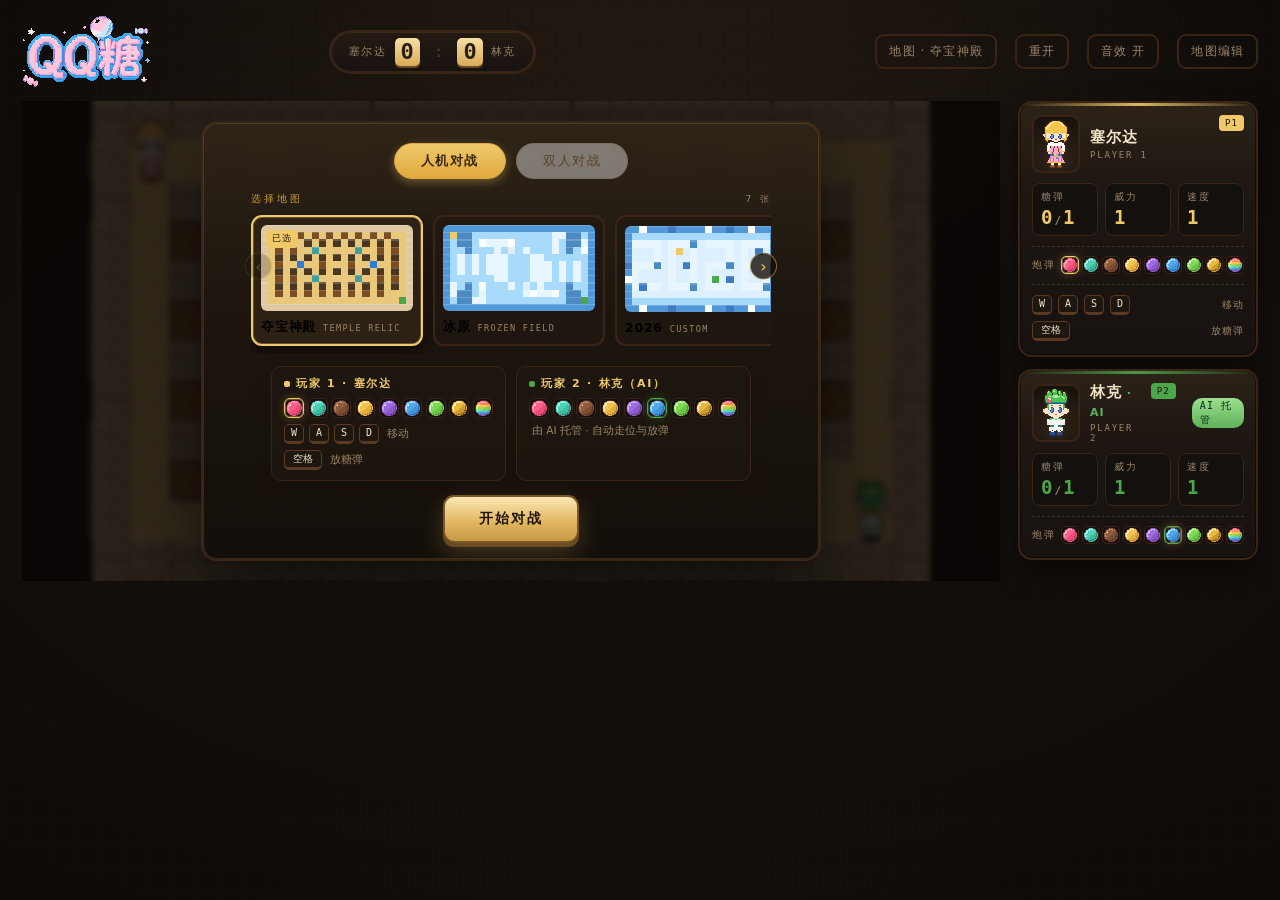
==== v2/index.html @ 88444ded "重构 v2：主页即游戏，编辑器并入页内，素材库合并人物规格 - v2/ 纯静态多文件页面（双击即玩，无打包）：index.html(游戏+编辑器模式)、gallery.html(素材库+人物规格) -" ====
<!DOCTYPE html>
<html lang="zh-CN">
<head>
<meta charset="utf-8">
<meta name="viewport" content="width=device-width,initial-scale=1">
<title>夺宝对决 · QQ糖</title>
<link rel="stylesheet" href="css/game.css">
<link rel="stylesheet" href="css/editor.css">
</head>
<body data-mode="game">
<div class="app">
  <header class="bar">
    <div class="brand">
      <span class="logo"><img src="assets/logo.svg" alt="QQ糖"></span>
    </div>
    <div class="score">
      <div class="side" id="side1"><i>塞尔达</i><b id="sc1">0</b></div>
      <span class="vs">:</span>
      <div class="side" id="side2"><b id="sc2">0</b><i>林克</i></div>
    </div>
    <button class="ghost" id="btnMap">地图 · 夺宝神殿</button>
    <button class="ghost" id="btnRestart">重开</button>
    <button class="ghost" id="btnSound">音效 开</button>
    <button class="ghost" id="btnEdit">地图编辑</button>
  </header>

  <!-- ============================ 游戏（主模式） ============================ -->
  <div id="gameApp">
    <main>
      <section class="stage" id="stage">
        <canvas id="cv" width="672" height="384"></canvas>
        <div class="overlay" id="ov"></div>
      </section>
      <div class="rail" id="rail">
        <aside class="pcard" data-p="1" id="pc1">
          <div class="pc-head">
            <div class="pc-face"><img id="face1" alt="塞尔达"></div>
            <div>
              <h2>塞尔达</h2>
              <p>PLAYER 1</p>
            </div>
            <span class="tag">P1</span>
          </div>
          <div class="pc-stats">
            <div class="stat"><span>糖弹</span><b id="b1">1<em>/1</em></b></div>
            <div class="stat"><span>威力</span><b id="ps1">1</b></div>
            <div class="stat"><span>速度</span><b id="sp1">1</b></div>
          </div>
          <div class="pc-bombs" id="pb1"></div>
          <div class="pc-keys" id="keys1">
            <div class="krow"><kbd>W</kbd><kbd>A</kbd><kbd>S</kbd><kbd>D</kbd><span class="lbl">移动</span></div>
            <div class="krow"><kbd class="space">空格</kbd><span class="lbl">放糖弹</span></div>
          </div>
        </aside>
        <aside class="pcard" data-p="2" id="pc2">
          <div class="pc-head">
            <div class="pc-face"><img id="face2" alt="林克"></div>
            <div>
              <h2>林克</h2>
              <p>PLAYER 2</p>
            </div>
            <span class="tag">P2</span><span class="ai-badge" id="ai2">AI 托管</span>
          </div>
          <div class="pc-stats">
            <div class="stat"><span>糖弹</span><b id="b2">1<em>/1</em></b></div>
            <div class="stat"><span>威力</span><b id="ps2">1</b></div>
            <div class="stat"><span>速度</span><b id="sp2">1</b></div>
          </div>
          <div class="pc-bombs" id="pb2"></div>
          <div class="pc-keys" id="keys2">
            <div class="krow"><kbd>↑</kbd><kbd>←</kbd><kbd>↓</kbd><kbd>→</kbd><span class="lbl">移动</span></div>
            <div class="krow"><kbd class="wide">回车</kbd><span class="lbl">放糖弹</span></div>
          </div>
        </aside>
      </div>
    </main>
  </div>

  <!-- ============================ 地图编辑器（页内模式） ============================ -->
  <section id="editorApp">
    <div class="ebar">
      <div class="ettl"><b>地图编辑器</b><i>MAP EDITOR · 21 × 12 · 32PX</i></div>
      <div class="spacer"></div>
      <button class="ghost" id="btnNew">新建</button>
      <button class="ghost" id="btnSave">保存</button>
      <button class="ghost" id="btnSaveAs">另存为</button>
      <button class="ghost" id="btnExport">导出 JSON</button>
      <button class="ghost" id="btnImport">导入</button>
      <button class="primary" id="btnPlay">用这张图开一局</button>
    </div>

    <div class="ed-grid">
      <aside class="panel" id="pal"></aside>

      <section class="board">
        <div class="tools" id="tools">
          <span class="lab">工具</span>
          <div class="seg">
            <button data-tool="brush" type="button">画笔</button>
            <button data-tool="rect" type="button">矩形</button>
            <button data-tool="fill" type="button">油漆桶</button>
          </div>
          <div class="seg">
            <button id="btnUndo" type="button">撤销</button>
            <button id="btnRedo" type="button">重做</button>
          </div>
          <div class="div"></div>
          <div class="seg"><button id="btnGrid" type="button">网格</button></div>
          <div class="div"></div>
          <div class="seg">
            <button id="btnRand" type="button">随机生成</button>
            <button id="btnSym" type="button">对称生成</button>
          </div>
          <div class="seg">
            <button id="btnMirrorX" type="button">左右镜像</button>
            <button id="btnMirrorY" type="button">上下镜像</button>
            <button id="btnMirrorO" type="button">中心对称</button>
          </div>
          <div class="seg"><button id="btnClear" type="button">清空</button></div>
        </div>

        <div class="ecwrap"><canvas id="ecv"></canvas></div>

        <div class="hint">
          <span><b>左键</b> 落笔 · <b>右键</b> 擦掉 · <b>1/2/3</b> 切工具 · <b>Ctrl+Z</b> 撤销 · <b>Ctrl+S</b> 保存</span>
          <span>出生点各只有一个，挪到新格子时旧的会自动清掉</span>
        </div>
      </section>

      <aside class="panel">
        <div class="fld">
          <label>地图名</label>
          <input type="text" id="fName" maxlength="18" placeholder="我的地图">
        </div>
        <div class="fld">
          <label>主题（决定粒子色与默认贴图）</label>
          <select id="fTheme">
            <option value="temple">夺宝神殿</option>
            <option value="ice">冰原</option>
          </select>
        </div>
        <div class="fld">
          <label>可炸障碍掉落率 · <b id="fDropVal">40%</b></label>
          <input type="range" id="fDrop" min="0" max="0.9" step="0.05" value="0.4">
        </div>
        <div class="fld">
          <label>地面</label>
          <div class="row2"><button class="mini-btn" id="btnFloor" type="button">铺满当前主题地面</button></div>
        </div>

        <div class="lib" id="tagLegend"></div>

        <div class="chk">
          <h4>校验</h4>
          <div id="chkList"></div>
          <div id="chkBadge" class="crow"></div>
        </div>

        <div class="lib">
          <h4>模板（拿内置地图改）</h4>
          <div id="tplList">
            <button class="mini-btn" data-tpl="temple" type="button">夺宝神殿</button>
            <button class="mini-btn" data-tpl="ice" type="button">冰原</button>
          </div>
        </div>

        <div class="lib">
          <h4>我的地图（存在本机浏览器里）</h4>
          <div id="libList"></div>
        </div>
      </aside>
    </div>

    <input type="file" id="fileIn" accept=".json,application/json" hidden>
    <div class="toast" id="toast"></div>
  </section>
</div>

<!-- 数据（tools/build_v2.py 生成） -->
<script src="data/sprites.js"></script>
<script src="data/maps.js"></script>
<script src="data/tags.js"></script>
<!-- 游戏逻辑（按分段切出的模块，顺序即原 main.js 的语句顺序） -->
<script src="js/game/01-const.js"></script>
<script src="js/game/02-usermaps.js"></script>
<script src="js/game/03-canvas.js"></script>
<script src="js/game/04-state.js"></script>
<script src="js/game/05-audio.js"></script>
<script src="js/game/06-util.js"></script>
<script src="js/game/07-map.js"></script>
<script src="js/game/08-player.js"></script>
<script src="js/game/09-collision.js"></script>
<script src="js/game/10-pushblock.js"></script>
<script src="js/game/11-ai.js"></script>
<script src="js/game/12-explosion.js"></script>
<script src="js/game/13-death.js"></script>
<script src="js/game/14-particles.js"></script>
<script src="js/game/15-update.js"></script>
<script src="js/game/16-render.js"></script>
<script src="js/game/17-hud.js"></script>
<script src="js/game/18-overlay.js"></script>
<script src="js/game/19-round.js"></script>
<script src="js/game/20-input.js"></script>
<script src="js/game/21-loop.js"></script>
<script src="js/game/22-boot.js"></script>
<!-- 页内编辑器 -->
<script src="js/mode.js"></script>
<script src="js/editor.js"></script>
</body>
</html>
---- v2/css/game.css ----
/* =========================================================================
   QQ糖 · 夺宝对决  —  游戏界面样式
   ========================================================================= */
:root{
  --bg:#120E0B;
  --panel:#1C1611;
  --panel2:#241C15;
  --line:#3A2416;
  --line2:#5A3A22;
  --gold:#EFC96A;
  --gold2:#C89A3A;
  --ink:#F3E4C8;
  --dim:#9A8567;
  --red:#A82A3B;
  --teal:#3E9F9B;
  --sans:"PingFang SC","Microsoft YaHei","Hiragino Sans GB",system-ui,sans-serif;
  --mono:"Cascadia Mono","Consolas","SFMono-Regular",ui-monospace,monospace;
}
*{box-sizing:border-box; margin:0; padding:0}
html,body{height:100%}
body{
  background:
    radial-gradient(1200px 700px at 50% -10%, #2A1F15 0%, transparent 60%),
    radial-gradient(900px 600px at 50% 120%, #1A1310 0%, transparent 60%),
    var(--bg);
  color:var(--ink);
  font-family:var(--sans);
  -webkit-font-smoothing:antialiased;
  overflow:hidden;
}
body::before{
  /* 细小格纹底 */
  content:"";
  position:fixed; inset:0; pointer-events:none; opacity:.35;
  background-image:
    linear-gradient(rgba(255,255,255,.022) 1px, transparent 1px),
    linear-gradient(90deg, rgba(255,255,255,.022) 1px, transparent 1px);
  background-size:24px 24px;
}
body::after{
  content:"";
  position:fixed; inset:0; pointer-events:none;
  background:radial-gradient(120% 90% at 50% 50%, transparent 45%, rgba(0,0,0,.62) 100%);
}

.app{
  position:relative; z-index:2;
  height:100%;
  display:flex; flex-direction:column;
  gap:14px;
  padding:16px 22px 12px;
  max-width:1520px; margin:0 auto;
}

/* ------------------------------------------------------------------ 顶栏 */
.bar{
  position:relative;
  flex:0 0 auto;
  display:flex; align-items:center; gap:18px;
}
.bar > .ghost:first-of-type{margin-left:auto}
.brand{display:flex; align-items:center; gap:14px}
.brand .logo{display:block; flex:0 0 auto; line-height:0}
.brand .logo svg{display:block; height:71px; width:auto}

/* 比分 */
.score{
  position:absolute; left:50%; top:50%;
  transform:translate(-50%,-50%);
  display:flex; align-items:center; gap:14px;
  padding:6px 18px;
  border:2px solid var(--line);
  border-radius:999px;
  background:linear-gradient(180deg,#231A12,#181210);
  box-shadow:0 0 0 1px rgba(239,201,106,.10) inset;
}
.score .side{display:flex; align-items:center; gap:8px}
.score .side i{
  font-style:normal; font-size:11px; letter-spacing:.14em; color:var(--dim);
}
.score .side b{
  font-family:var(--mono); font-size:22px; line-height:1;
  min-width:22px; text-align:center;
  color:#2B1E12;
  background:linear-gradient(180deg,#F6DFA6,#D8AC57);
  border-radius:5px; padding:3px 6px;
  box-shadow:0 2px 0 #6B4A24;
  transition:transform .18s;
}
.score .side.hit b{transform:scale(1.28)}
.score .vs{font-family:var(--mono); color:var(--line2); font-size:16px}

button{font-family:inherit; cursor:pointer}
.ghost{
  font-size:11.5px; letter-spacing:.1em; color:var(--dim);
  background:transparent; border:2px solid var(--line);
  border-radius:9px; padding:8px 12px;
  transition:.16s;
}
.ghost:hover{color:var(--gold); border-color:var(--line2)}

/* ------------------------------------------------------------------ 主区 */
main{
  flex:1 1 auto; min-height:0;
  display:grid;
  grid-template-columns:minmax(0,1fr) 240px;
  gap:18px;
}

/* 右侧属性栏：贴着内容区顶部排，别跟着画布居中漂 */
.rail{
  display:flex; flex-direction:column; gap:12px;
  align-self:start;
}

/* 玩家卡 */
.pcard{
  position:relative;
  display:flex; flex-direction:column; gap:10px;
  padding:12px 12px 14px;
  border:2px solid var(--line);
  border-radius:14px;
  background:
    linear-gradient(180deg, rgba(239,201,106,.055), transparent 34%),
    linear-gradient(180deg,#211913,#171210);
  box-shadow:0 12px 28px rgba(0,0,0,.45), 0 0 0 1px rgba(0,0,0,.5) inset;
  overflow:hidden;
}
.pcard::before{
  content:""; position:absolute; inset:0 0 auto 0; height:3px;
  background:linear-gradient(90deg,transparent,var(--ac),transparent);
  opacity:.9;
}
.pcard[data-p="1"]{--ac:#EFC96A}
.pcard[data-p="2"]{--ac:#4CA64C}
.pcard.dead{filter:saturate(.35) brightness(.72)}
.pcard.win{box-shadow:0 12px 28px rgba(0,0,0,.45), 0 0 0 2px var(--ac) inset}

.pc-head{display:flex; align-items:center; gap:10px}
.pc-face{
  width:48px; height:58px; flex:0 0 auto;
  display:grid; place-items:center;
  border:2px solid var(--line); border-radius:9px;
  background:radial-gradient(circle at 50% 70%, #33261A, #14100D);
  overflow:hidden;
}
.pc-face img{width:32px; height:48px; display:block; image-rendering:pixelated}
.pc-head h2{font-size:15px; letter-spacing:.06em}
.pc-head p{
  font-family:var(--mono); font-size:9px; letter-spacing:.2em;
  color:var(--dim); margin-top:3px;
}
.pc-head .tag{
  margin-left:auto; align-self:flex-start;
  font-family:var(--mono); font-size:9px; letter-spacing:.12em;
  padding:3px 6px; border-radius:4px;
  color:#1A1208; background:var(--ac);
}

.pc-stats{display:grid; grid-template-columns:repeat(3,1fr); gap:7px}
.stat{
  border:1.5px solid var(--line); border-radius:8px;
  background:#14100D; padding:7px 8px 8px;
}
.stat span{
  display:block; font-size:9.5px; letter-spacing:.16em; color:var(--dim);
  margin-bottom:4px;
}
.stat b{
  font-family:var(--mono); font-size:19px; line-height:1;
  color:var(--ac); display:flex; align-items:baseline; gap:2px;
}
.stat b em{font-style:normal; font-size:11px; color:var(--dim)}

.pc-keys{
  margin-top:auto;
  display:flex; flex-direction:column; gap:6px;
  padding-top:10px; border-top:1px dashed rgba(239,201,106,.16);
}
/* 局内换炮弹：一排小图标 + 「炮弹」小标，点谁下一颗弹就是谁 */
.pc-bombs{
  display:flex; align-items:center; gap:6px;
  padding-top:9px; border-top:1px dashed rgba(239,201,106,.16);
}
.pc-bombs::before{
  content:"炮弹";
  font-size:9.5px; letter-spacing:.16em; color:var(--dim); flex:0 0 auto;
}
.pc-bombs .bomb-strip{flex:1 1 auto; min-width:0}
.pc-bombs .bkind{width:18px; height:18px; border-radius:5px}
.pc-bombs .bkind img{width:14px; height:14px}
.pcard .bkind.on{border-color:var(--ac)}
.krow{display:flex; align-items:center; gap:6px; font-size:10.5px; color:var(--dim)}
.krow .lbl{margin-left:auto; font-size:10px; letter-spacing:.1em}
kbd{
  font-family:var(--mono); font-size:10px; line-height:1;
  min-width:20px; height:20px; padding:0 5px;
  display:inline-grid; place-items:center;
  color:var(--ink);
  border:1.5px solid var(--line2); border-bottom-width:3px;
  border-radius:5px; background:#1E1710;
}
kbd.wide{min-width:auto; padding:0 8px}
kbd.space{min-width:38px}

/* ------------------------------------------------------------------ 舞台 */
.stage{
  position:relative;
  flex:0 0 auto;
  align-self:start;
  display:flex; align-items:flex-start; justify-content:center;
  overflow:hidden;
}
#cv{
  display:block;
  width:672px; height:384px;      /* 由脚本按容器等比计算 */
  image-rendering:pixelated;
  image-rendering:crisp-edges;
  border-radius:3px;
  box-shadow:0 0 0 2px #0A0705, 0 0 26px rgba(0,0,0,.8) inset;
  background:#0A0705;
}

/* 覆盖层 */
.overlay{
  position:absolute; inset:0;
  display:grid; place-items:center;
  background:rgba(9,6,4,.82);
  backdrop-filter:blur(3px);
  opacity:0; pointer-events:none;
  transition:opacity .26s;
  z-index:5;
  padding:14px 20px;
}
.overlay.on{opacity:1; pointer-events:auto}
.ov-box{
  width:min(620px,100%);
  max-height:100%; overflow-y:auto;      /* 万一内容比画布还高，还能滚到按钮 */
  scrollbar-width:none;                  /* 滚动条不外露，内容超高等比缩进滚动即可 */
  text-align:center;
  padding:20px 28px 16px;
  border:2px solid var(--line);
  border-radius:16px;
  background:
    linear-gradient(180deg, rgba(239,201,106,.05), transparent 40%),
    linear-gradient(180deg, rgba(36,27,19,.97), rgba(19,14,10,.97));
  box-shadow:0 34px 80px rgba(0,0,0,.62), 0 0 0 1px rgba(239,201,106,.14) inset;
  transform:translateY(8px) scale(.985);
  transition:transform .3s cubic-bezier(.2,1.4,.5,1);
}
.ov-box::-webkit-scrollbar{display:none}
.overlay.on .ov-box{transform:none}
.ov-kicker{
  font-family:var(--mono); font-size:10px; letter-spacing:.42em;
  color:var(--gold2); margin-bottom:9px;
}
.ov-title{
  font-size:30px; font-weight:900; letter-spacing:.08em; line-height:1.1;
  color:#FFF3D2;
  text-shadow:0 0 26px rgba(239,201,106,.45), 0 4px 0 #4A3018;
  margin-bottom:8px;
}
.ov-sub{font-size:12.5px; color:#B9A489; line-height:1.75; margin-bottom:14px}
.ov-grid{
  display:grid; grid-template-columns:1fr 1fr; gap:10px;
  margin:0 auto 14px; width:min(480px,100%);
}
.ov-cell{
  border:1.5px solid var(--line); border-radius:10px;
  padding:9px 12px 10px; text-align:left;
  background:rgba(30,23,16,.72);
}
.ov-cell h4{
  font-size:11px; letter-spacing:.16em; color:var(--gold);
  margin-bottom:6px; display:flex; align-items:center; gap:6px;
}
.ov-cell h4 .dot{width:6px; height:6px; border-radius:2px; background:currentColor}
.kline{display:flex; align-items:center; gap:5px; margin-top:6px}
.kline i{
  font-style:normal; font-size:10.5px; color:var(--dim); margin-left:3px;
}

/* 炮弹选择条：准备页（覆盖层）和局内面板共用一套按钮。
   点谁用谁，选中框颜色跟着人走 —— P1 金 / P2 绿。 */
.bomb-strip{
  display:flex; gap:3px; justify-content:space-between;
}
.ov-cell .bomb-strip{margin-top:7px}
.bkind{
  width:20px; height:20px; padding:0; line-height:0;
  display:grid; place-items:center;
  border:1.5px solid var(--line); border-radius:6px;
  background:#14100D;
  transition:border-color .14s, box-shadow .14s, transform .14s;
}
.bkind img{width:16px; height:16px; display:block; image-rendering:pixelated}
.bkind:hover{border-color:var(--line2); transform:translateY(-1px)}
.bkind.on{
  border-color:#EFC96A;
  box-shadow:0 0 0 1px rgba(239,201,106,.38) inset, 0 0 9px rgba(239,201,106,.28);
}
.ov-cell.p2 .bkind.on{
  border-color:#4CA64C;
  box-shadow:0 0 0 1px rgba(76,166,76,.4) inset, 0 0 9px rgba(76,166,76,.3);
}

/* 开局前选地图 */
.ov-label{
  font-family:var(--mono); font-size:9.5px; letter-spacing:.3em;
  color:var(--gold2); text-align:left;
}
.ov-labelrow{
  width:min(520px,100%); margin:0 auto 7px;
  display:flex; justify-content:space-between; align-items:baseline;
}
.ov-count{
  font-family:var(--mono); font-size:9px; letter-spacing:.2em; color:var(--dim);
}
/* 地图可能不止两张（编辑器存进来的），所以横着排 —— 高度固定，多了就横向滚；
   滚动条不外露，放不下时两端出现翻页箭头 */
.ov-maps-wrap{
  position:relative;
  width:min(520px,100%); margin:0 auto 12px;
}
.ov-maps{
  display:flex; flex-wrap:nowrap; gap:10px;
  width:100%; padding:2px 2px 8px;
  overflow-x:auto; overflow-y:hidden;
  scrollbar-width:none;
  scroll-snap-type:x proximity;
}
.ov-maps::-webkit-scrollbar{display:none}
.maps-nav{
  position:absolute; top:38%; transform:translateY(-50%);
  width:27px; height:27px; border-radius:50%;
  border:1.5px solid rgba(239,201,106,.5);
  background:rgba(20,14,9,.8); color:var(--gold);
  font-size:16px; line-height:1; cursor:pointer; z-index:2;
  display:flex; align-items:center; justify-content:center;
  transition:background .14s, opacity .14s;
}
.maps-nav:hover{background:rgba(64,46,26,.92)}
.maps-nav.prev{left:-6px}
.maps-nav.next{right:-6px}
.maps-nav[disabled]{opacity:.25; cursor:default}
.ov-maps-wrap:not(.paged) .maps-nav{display:none}
/* 宽度故意做成「两张半」，露出第三张的一角，让人看出右边还能拖 */
.ov-maps .map-card{flex:0 0 172px; scroll-snap-align:start}
.map-card{
  position:relative; display:block; padding:8px; text-align:left;
  border:2px solid var(--line); border-radius:11px;
  background:rgba(30,23,16,.7);
  transition:border-color .16s, box-shadow .16s, transform .16s;
}
.map-card:hover{border-color:var(--line2); transform:translateY(-1px)}
.map-card.on{
  border-color:var(--gold);
  background:rgba(48,36,22,.85);
  box-shadow:0 0 0 1px rgba(239,201,106,.3) inset, 0 10px 24px rgba(0,0,0,.5);
}
.map-card .thumb{
  display:block; width:100%; aspect-ratio:21 / 12;
  border-radius:6px; overflow:hidden;
  background:#0D0A07;
  box-shadow:0 0 0 1px rgba(0,0,0,.6) inset;
}
.map-card .thumb canvas{
  display:block; width:100%; height:100%;
  image-rendering:pixelated;
}
.map-card .nm{display:flex; align-items:baseline; gap:7px; margin-top:8px}
.map-card .nm b{font-size:12.5px; letter-spacing:.06em}
.map-card .nm i{
  font-style:normal; font-family:var(--mono);
  font-size:8.5px; letter-spacing:.16em; color:var(--dim);
}
.map-card .tick{
  position:absolute; top:13px; left:13px;
  font-family:var(--mono); font-size:8.5px; letter-spacing:.14em;
  padding:3px 6px; border-radius:4px;
  color:#22160A; background:var(--gold);
  opacity:0; transform:translateY(-3px);
  transition:.16s;
}
.map-card.on .tick{opacity:1; transform:none}
/* 编辑器做的图，右上角盖个紫章，和内置图区分开 */
.map-card .flag{
  position:absolute; top:13px; right:13px;
  font-family:var(--mono); font-size:8.5px; letter-spacing:.14em;
  padding:3px 6px; border-radius:4px;
  color:#F3EFFC; background:rgba(150,128,204,.9);
}

.btn{
  font-size:14px; font-weight:800; letter-spacing:.14em;
  color:#22160A;
  background:linear-gradient(180deg,#FBE7B4,#E0B45E 60%,#C79A45);
  border:2px solid #7A5525;
  border-radius:11px;
  padding:13px 34px;
  box-shadow:0 4px 0 #6B4A24, 0 10px 24px rgba(239,201,106,.22);
  transition:transform .12s, box-shadow .12s;
}
.btn:hover{transform:translateY(-1px); box-shadow:0 5px 0 #6B4A24, 0 14px 30px rgba(239,201,106,.3)}
.btn:active{transform:translateY(3px); box-shadow:0 1px 0 #6B4A24}
.btn.small{font-size:12px; padding:10px 20px; letter-spacing:.1em}

.result-face{
  width:74px; height:92px; margin:0 auto 4px;
  image-rendering:pixelated;
  filter:drop-shadow(0 8px 18px rgba(0,0,0,.6));
  animation:floaty 2.4s ease-in-out infinite;
}
@keyframes floaty{0%,100%{transform:translateY(0)}50%{transform:translateY(-6px)}}

/* 分辨率偏窄时比分回到常规流，避免压在按钮上 */
@media (max-width:1300px){
  .score{position:static; transform:none; margin:0 auto}
}

@media (max-width:1180px){
  main{display:flex; flex-direction:column; align-items:stretch; justify-content:center; gap:12px}
  .rail{flex-direction:row; width:100%}
  .pcard{flex:1 1 0; flex-direction:row; align-items:center; gap:14px; padding:10px 14px}
  .pc-stats{grid-template-columns:repeat(3,1fr); min-width:0; flex:1}
  .pc-keys{display:none}
  .pc-bombs{display:none}   /* 横排卡片放不下，窄屏回到开局界面换弹 */
  .stage{margin:0 auto; max-width:100%}
  .score{position:static; transform:none; margin:0 auto}
}
@media (max-width:720px){
  .app{padding:10px}
  .brand p{display:none}
  .brand .logo svg{height:52px}
  .ov-title{font-size:26px}
  .ov-grid{grid-template-columns:1fr}
  #cv{width:100%; height:auto}
}

/* ------------------------------------------------------------- 人机模式 UI */
.ov-modes{display:flex; gap:10px; justify-content:center; margin:0 0 14px}
.mode-btn{
  padding:8px 26px; border-radius:20px;
  border:1px solid rgba(120,90,50,.35);
  background:rgba(255,255,255,.4); color:#5a4327;
  font-family:var(--mono); font-size:13px; letter-spacing:.12em; cursor:pointer;
  transition:transform .14s, background .14s, color .14s;
}
.mode-btn:hover{transform:translateY(-1px)}
.mode-btn.on{
  background:linear-gradient(180deg,#EFC96A,#E0A93E);
  color:#3a2a12; border-color:#E0A93E; font-weight:800;
  box-shadow:0 3px 10px rgba(239,201,106,.35);
}

.ai-badge{
  display:inline-block; margin-left:6px; padding:1px 8px; border-radius:10px;
  font-family:var(--mono); font-size:10px; letter-spacing:.12em; color:#0d2a1a;
  background:linear-gradient(180deg,#9BE08F,#5FB15A);
}
[hidden]{display:none !important}
.pcard.ai .pc-keys{display:none}
.pcard.ai .pc-head h2::after{content:" · AI"; color:#5FB15A; font-size:11px; letter-spacing:.1em}

/* =========================================================================
   v2 · 主页 = 游戏 + 页内编辑器：按 body[data-mode] 显隐两个区域
   ========================================================================= */
#gameApp{flex:1 1 auto; min-height:0; display:flex}
#gameApp main{flex:1 1 auto; min-height:0}
#editorApp{display:none}

body[data-mode="editor"] #gameApp{display:none}
body[data-mode="editor"] .score,
body[data-mode="editor"] #btnMap,
body[data-mode="editor"] #btnRestart,
body[data-mode="editor"] #btnSound{display:none}

/* logo 以 <img> 引用（单文件版当年是内联 svg） */
.brand .logo img{display:block; height:71px; width:auto}
---- v2/css/editor.css ----
/* =========================================================================
   QQ糖 · 地图编辑器（页内模式）
   全部选择器挂在 #editorApp 下，避免与游戏样式互相污染；
   页面底色 / 全局变量 / body 背景由 game.css 提供（同一套设计系统）。
   ========================================================================= */
:root{
  --ok:#7FC98A;
  --warn:#E8B04B;
  --bad:#D9614F;
}

#editorApp{
  position:relative; z-index:2;
  flex:1 1 auto; min-height:0;
  display:none;
  flex-direction:column; gap:12px;
}
body[data-mode="editor"] #editorApp{display:flex}

/* ------------------------------------------------------------------ 工具条 */
.ebar{flex:0 0 auto; display:flex; align-items:center; gap:10px; flex-wrap:wrap}
.ettl b{font-size:16px; letter-spacing:.1em}
.ettl i{
  display:block; font-style:normal; font-family:var(--mono);
  font-size:8.5px; letter-spacing:.24em; color:var(--dim); margin-top:3px;
}
.ebar .spacer{flex:1 1 auto}
#editorApp .primary{
  font-size:11.5px; font-weight:800; letter-spacing:.08em; color:#22160A;
  background:linear-gradient(180deg,#FBE7B4,#E0B45E 60%,#C79A45);
  border:2px solid #7A5525; border-radius:9px; padding:8px 14px;
  box-shadow:0 3px 0 #6B4A24; transition:.12s;
}
#editorApp .primary:hover{transform:translateY(-1px)}
#editorApp .primary:active{transform:translateY(2px); box-shadow:0 1px 0 #6B4A24}

/* ------------------------------------------------------------------ 主区 */
.ed-grid{
  flex:1 1 auto; min-height:0;
  display:grid; grid-template-columns:250px minmax(0,1fr) 300px; gap:14px;
}
#editorApp .panel{
  border:2px solid var(--line); border-radius:13px;
  background:linear-gradient(180deg,#211913,#171210);
  box-shadow:0 12px 28px rgba(0,0,0,.4);
  padding:12px; overflow-y:auto; overflow-x:hidden;
  scrollbar-width:thin;
}
#editorApp .panel::-webkit-scrollbar{width:6px}
#editorApp .panel::-webkit-scrollbar-thumb{background:var(--line2); border-radius:3px}

/* ------------------------------------------------------------------ 素材栏 */
#editorApp .grp{margin-bottom:13px}
#editorApp .grp h4{
  font-family:var(--mono); font-size:8.5px; letter-spacing:.22em;
  color:var(--gold2); margin-bottom:7px; font-weight:600;
}
#editorApp .brushes{display:grid; grid-template-columns:repeat(3,1fr); gap:6px}
#editorApp .br{
  display:flex; flex-direction:column; align-items:center; gap:3px;
  border:2px solid var(--line); border-radius:8px;
  background:#14100D; padding:5px 2px 4px; transition:.14s;
}
#editorApp .br:hover{border-color:var(--line2)}
#editorApp .br img{width:34px; height:34px; display:block; image-rendering:pixelated}
#editorApp .br span{font-size:9px; line-height:1.25; color:var(--dim); text-align:center}
#editorApp .br.on{
  border-color:var(--gold); background:#2E2317;
  box-shadow:0 0 0 1px rgba(239,201,106,.25) inset;
}
#editorApp .br.on span{color:var(--ink)}
#editorApp .br.spawn span{font-size:11px; font-weight:700; letter-spacing:.06em}

/* 障碍标签：可炸 / 不可炸、可推动 / 不可推动 */
#editorApp .br .tags{display:flex; flex-wrap:wrap; gap:3px; justify-content:center}
#editorApp .chip{
  font-family:var(--mono); font-size:8px; line-height:1.5; letter-spacing:0;
  padding:0 3px; border-radius:3px;
  border:1px solid var(--line2); color:var(--dim); background:#1B150F;
  white-space:nowrap;
}
#editorApp .chip.yes{color:#12200F; background:var(--ok); border-color:var(--ok)}
#editorApp .chip.mute{color:var(--ink); background:#241C15}
#editorApp .br.on .chip{border-color:var(--line2)}

/* 侧栏标签速查 */
#editorApp .tagrow{
  display:grid; grid-template-columns:52px auto; gap:2px 8px;
  align-items:center; font-size:10px; margin-bottom:6px;
}
#editorApp .tagrow b{color:var(--ink); font-weight:700}
#editorApp .tagrow i{
  grid-column:1 / -1; font-style:normal; font-size:9.5px;
  color:var(--dim); line-height:1.45;
}

/* ------------------------------------------------------------------ 画板 */
#editorApp .board{display:flex; flex-direction:column; gap:9px; min-width:0}
#editorApp .tools{display:flex; align-items:center; gap:6px; flex-wrap:wrap}
#editorApp .seg{display:flex; border:2px solid var(--line); border-radius:9px; overflow:hidden}
#editorApp .seg button{
  border:0; background:#14100D; color:var(--dim);
  font-size:11px; letter-spacing:.06em; padding:7px 11px; transition:.14s;
}
#editorApp .seg button + button{border-left:2px solid var(--line)}
#editorApp .seg button:hover{color:var(--gold)}
#editorApp .seg button.on{background:#2E2317; color:var(--gold)}
#editorApp .tools .lab{
  font-family:var(--mono); font-size:8.5px; letter-spacing:.2em;
  color:var(--gold2); margin-right:2px;
}
#editorApp .tools .div{width:1px; height:20px; background:var(--line); margin:0 3px}

#editorApp .ecwrap{
  flex:1 1 auto; min-height:0;
  display:grid; place-items:center; overflow:hidden;
}
#ecv{
  display:block;
  image-rendering:pixelated; image-rendering:crisp-edges;
  border-radius:3px; cursor:crosshair;
  box-shadow:0 0 0 2px #0A0705, 0 0 34px rgba(0,0,0,.75) inset;
  background:#0A0705;
  touch-action:none;
}
#editorApp .hint{
  flex:0 0 auto; font-size:10.5px; color:var(--dim); line-height:1.7;
  display:flex; gap:14px; flex-wrap:wrap;
}
#editorApp .hint b{color:var(--gold2); font-weight:600}

/* ------------------------------------------------------------------ 右栏 */
#editorApp .fld{margin-bottom:11px}
#editorApp .fld > label{
  display:block; font-family:var(--mono); font-size:8.5px;
  letter-spacing:.2em; color:var(--gold2); margin-bottom:5px;
}
#editorApp .fld .row2{display:flex; gap:6px; align-items:center}
#editorApp input[type=text],#editorApp select{
  width:100%; background:#14100D; color:var(--ink);
  border:2px solid var(--line); border-radius:7px;
  padding:7px 9px; font-size:12px; font-family:inherit;
}
#editorApp input[type=text]:focus,#editorApp select:focus{outline:0; border-color:var(--line2)}
#editorApp input[type=range]{width:100%; accent-color:var(--gold2)}

#editorApp .chk{
  border-top:1px dashed rgba(239,201,106,.16);
  padding-top:10px; margin-top:12px;
}
#editorApp .chk h4,#editorApp .lib h4{
  font-family:var(--mono); font-size:8.5px; letter-spacing:.22em;
  color:var(--gold2); margin-bottom:8px; font-weight:600;
}
#editorApp .crow{
  display:flex; align-items:center; gap:7px;
  font-size:10.5px; color:var(--dim); margin-bottom:6px; line-height:1.4;
}
#editorApp .crow i{width:7px; height:7px; border-radius:2px; flex:0 0 auto; font-style:normal}
#editorApp .crow b{margin-left:auto; font-family:var(--mono); font-size:10.5px; color:var(--ink); font-weight:400}
#editorApp .crow.warn{color:var(--warn)}

#editorApp .lib{margin-top:14px; border-top:1px dashed rgba(239,201,106,.16); padding-top:10px}
#editorApp .item{
  display:flex; align-items:center; gap:7px;
  border:1.5px solid var(--line); border-radius:8px;
  background:#14100D; padding:6px 7px; margin-bottom:6px;
}
#editorApp .item.on{border-color:var(--gold); background:#2A2015}
#editorApp .item .mini{
  width:38px; height:22px; flex:0 0 auto; border-radius:3px;
  image-rendering:pixelated; background:#0D0A07;
  box-shadow:0 0 0 1px rgba(0,0,0,.6) inset;
}
#editorApp .item .nm{
  flex:1 1 auto; min-width:0; font-size:11.5px;
  overflow:hidden; text-overflow:ellipsis; white-space:nowrap;
}
#editorApp .item .nm em{
  display:block; font-style:normal; font-family:var(--mono);
  font-size:8px; letter-spacing:.14em; color:var(--dim); margin-top:2px;
}
#editorApp .mini-btn{
  border:1.5px solid var(--line); background:transparent; color:var(--dim);
  border-radius:5px; font-size:10px; padding:3px 6px; flex:0 0 auto;
}
#editorApp .mini-btn:hover{color:var(--gold); border-color:var(--line2)}
#editorApp .mini-btn.del:hover{color:var(--bad); border-color:var(--bad)}
#editorApp .empty{font-size:10.5px; color:#6E5B44; line-height:1.7}

/* ------------------------------------------------------------------ 提示条 */
#editorApp .toast{
  position:fixed; left:50%; bottom:24px; z-index:50;
  transform:translate(-50%,12px); opacity:0; pointer-events:none;
  font-size:12px; letter-spacing:.04em;
  padding:10px 20px; border-radius:10px;
  border:2px solid var(--line2);
  background:linear-gradient(180deg,#2A2015,#1A1410);
  box-shadow:0 14px 34px rgba(0,0,0,.6);
  transition:.22s;
}
#editorApp .toast.on{opacity:1; transform:translate(-50%,0)}
#editorApp .toast.bad{border-color:var(--bad); color:#F6C9BE}

@media (max-width:1280px){
  #editorApp .ed-grid{grid-template-columns:210px minmax(0,1fr) 260px; gap:10px}
  #editorApp .brushes{grid-template-columns:repeat(2,1fr)}
}
@media (max-width:1080px){
  #editorApp .ed-grid{grid-template-columns:1fr; grid-template-rows:auto auto auto; overflow-y:auto}
  #editorApp .panel{max-height:240px}
  #editorApp .ecwrap{min-height:300px}
}
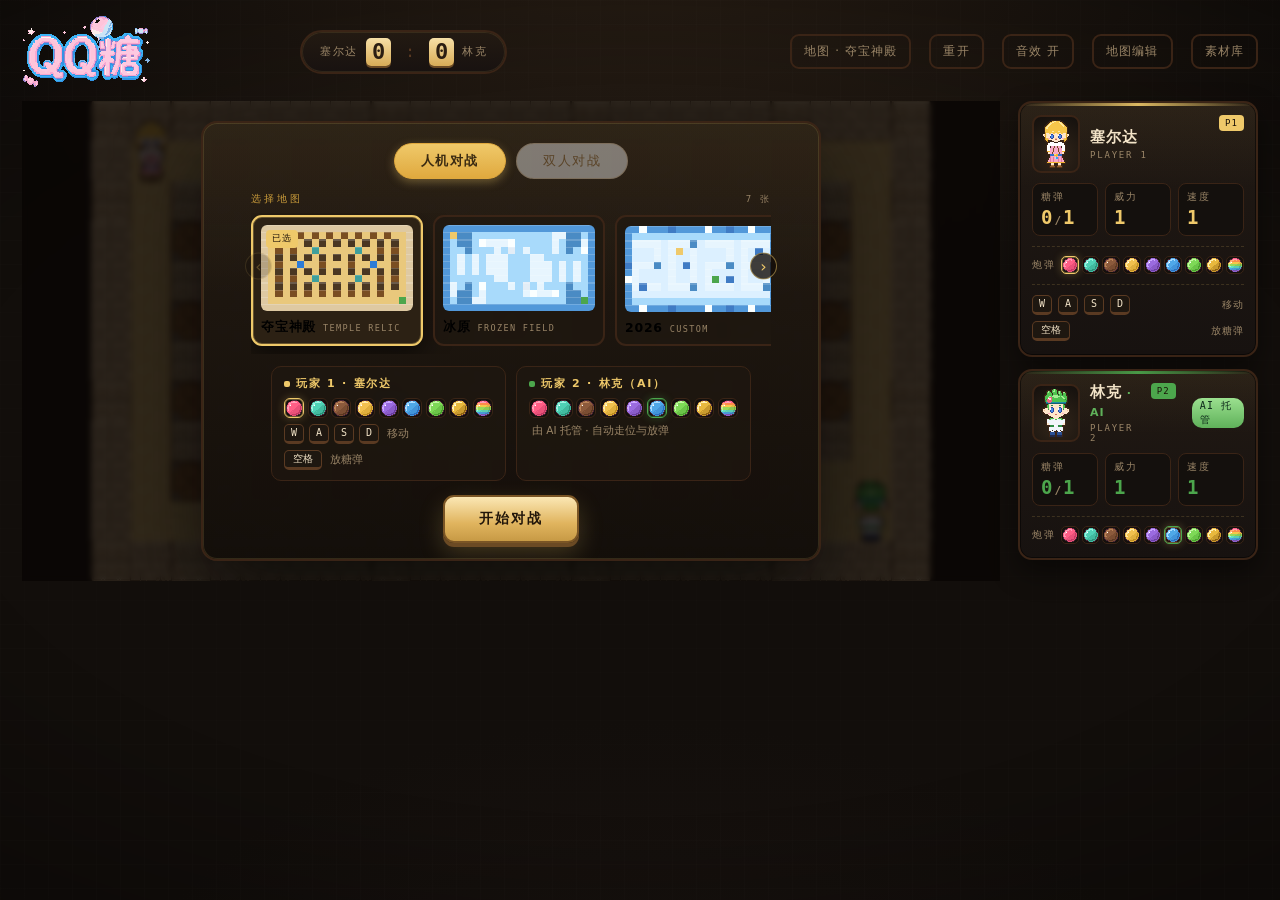
==== commit faf9efed: "主页顶栏加「素材库」按钮（新标签页打开 gallery）；素材库加返回游戏链接" ====
--- a/v2/index.html
+++ b/v2/index.html
@@ -22,6 +22,7 @@
     <button class="ghost" id="btnRestart">重开</button>
     <button class="ghost" id="btnSound">音效 开</button>
     <button class="ghost" id="btnEdit">地图编辑</button>
+    <button class="ghost" id="btnGallery">素材库</button>
   </header>
 
   <!-- ============================ 游戏（主模式） ============================ -->
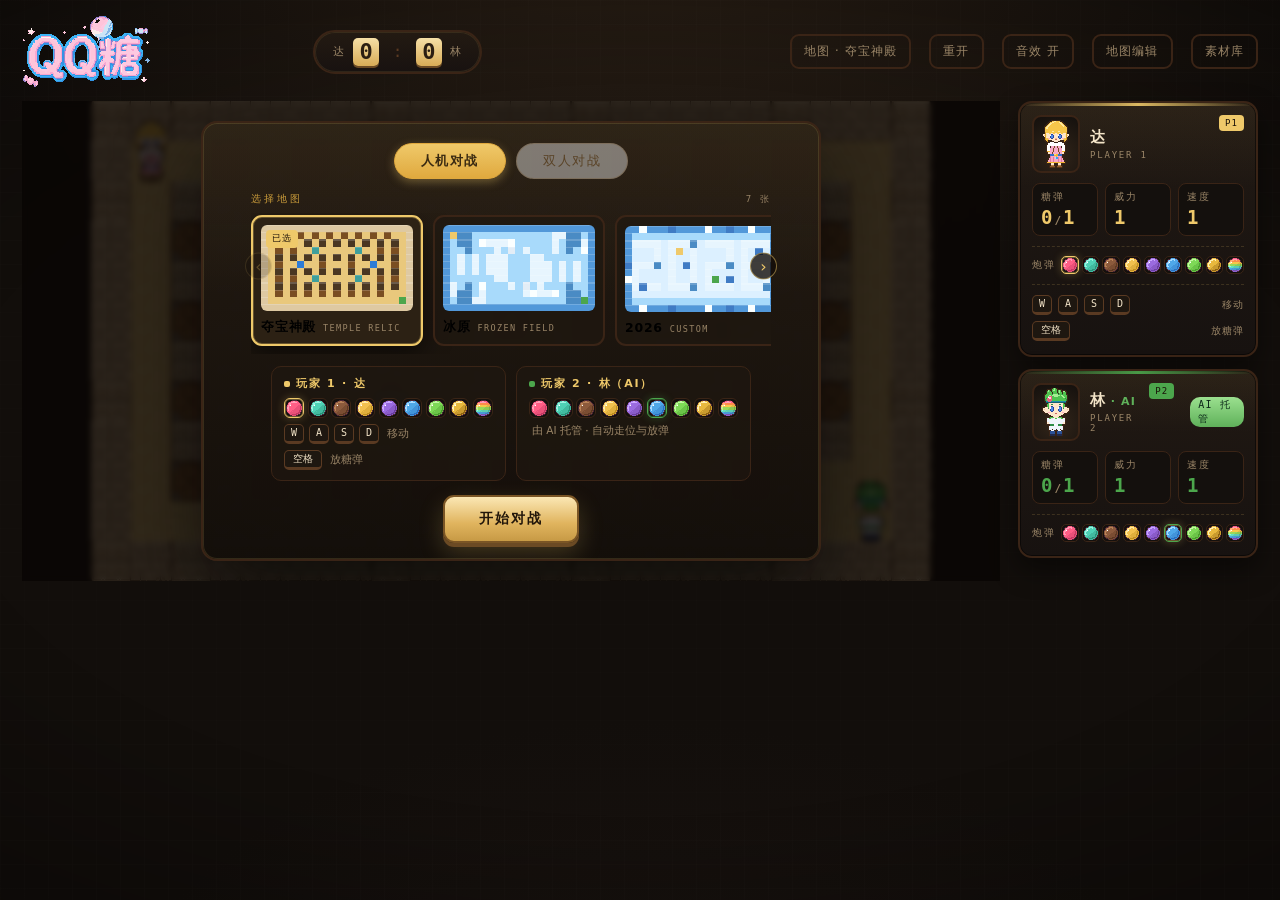
==== commit 021ac5c7: "角色改名为「达 / 林」，补 README 首屏、截图与 MIT License - 把 HUD、结果层、编辑器出生点里的人物名从第三方角色名改为原创名「达 / 林」 - README 重写首屏：在线" ====
--- a/v2/index.html
+++ b/v2/index.html
@@ -14,9 +14,9 @@
       <span class="logo"><img src="assets/logo.svg" alt="QQ糖"></span>
     </div>
     <div class="score">
-      <div class="side" id="side1"><i>塞尔达</i><b id="sc1">0</b></div>
+      <div class="side" id="side1"><i>达</i><b id="sc1">0</b></div>
       <span class="vs">:</span>
-      <div class="side" id="side2"><b id="sc2">0</b><i>林克</i></div>
+      <div class="side" id="side2"><b id="sc2">0</b><i>林</i></div>
     </div>
     <button class="ghost" id="btnMap">地图 · 夺宝神殿</button>
     <button class="ghost" id="btnRestart">重开</button>
@@ -35,9 +35,9 @@
       <div class="rail" id="rail">
         <aside class="pcard" data-p="1" id="pc1">
           <div class="pc-head">
-            <div class="pc-face"><img id="face1" alt="塞尔达"></div>
+            <div class="pc-face"><img id="face1" alt="达"></div>
             <div>
-              <h2>塞尔达</h2>
+              <h2>达</h2>
               <p>PLAYER 1</p>
             </div>
             <span class="tag">P1</span>
@@ -55,9 +55,9 @@
         </aside>
         <aside class="pcard" data-p="2" id="pc2">
           <div class="pc-head">
-            <div class="pc-face"><img id="face2" alt="林克"></div>
+            <div class="pc-face"><img id="face2" alt="林"></div>
             <div>
-              <h2>林克</h2>
+              <h2>林</h2>
               <p>PLAYER 2</p>
             </div>
             <span class="tag">P2</span><span class="ai-badge" id="ai2">AI 托管</span>
